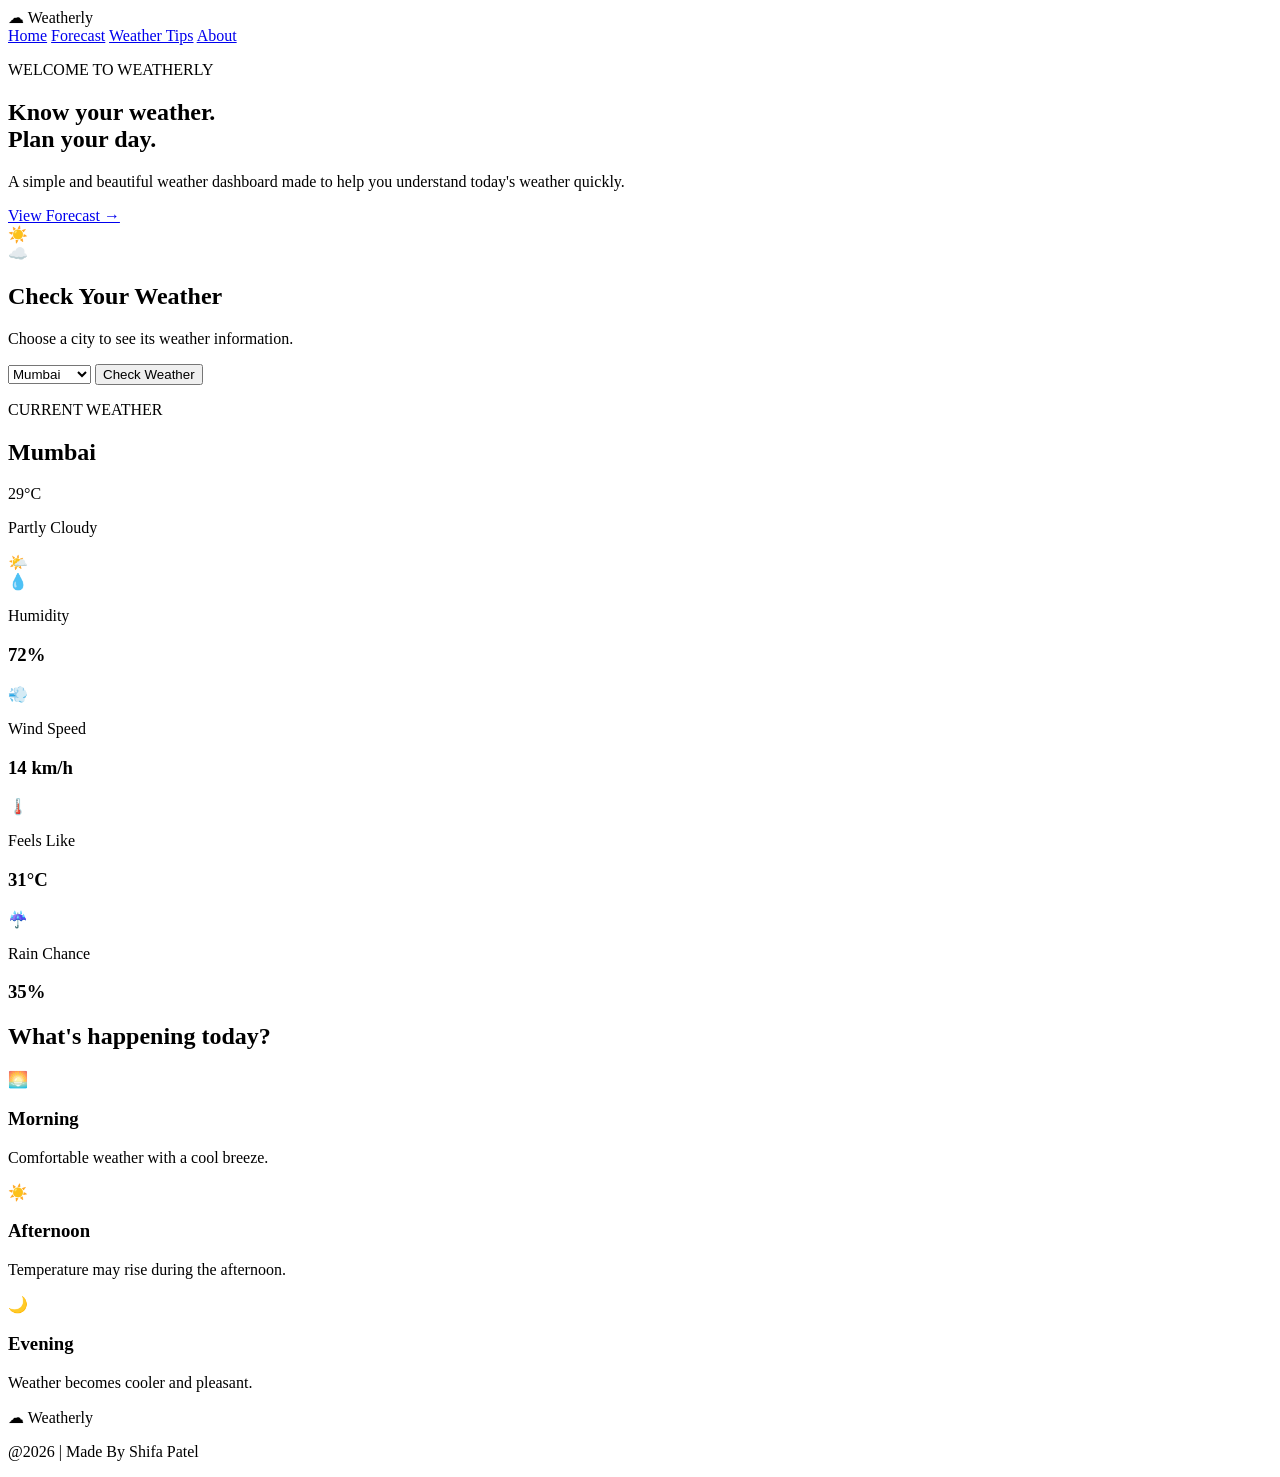
==== index.html @ b6874a68 "Add files via upload added weatherly website project" ====
<!DOCTYPE html>
<html lang="en">
<head>
    <meta charset="UTF-8">
    <meta name="viewport" content="width=device-width, initial-scale=1.0">
    <title>Weatherly - Home</title>

    <link rel="preconnect" href="https://fonts.googleapis.com">
    <link rel="preconnect" href="https://fonts.gstatic.com" crossorigin>
    <link href="https://fonts.googleapis.com/css2?family=Poppins:wght@300;400;500;600;700&display=swap" rel="stylesheet">

    <link rel="stylesheet" href="styles/style.css">
</head>

<body>

    <header class="navbar">
        <div class="logo">
            <span>☁</span> Weatherly
        </div>

        <nav>
            <a href="index.html" class="active">Home</a>
            <a href="forecast.html">Forecast</a>
            <a href="tips.html">Weather Tips</a>
            <a href="contact.html">About</a>
        </nav>
    </header>

    <main>

        <section class="hero">
            <div class="hero-text">
                <p class="small-title">WELCOME TO WEATHERLY</p>

                <h1>
                    Know your weather.<br>
                    <span>Plan your day.</span>
                </h1>

                <p class="hero-description">
                    A simple and beautiful weather dashboard made
                    to help you understand today's weather quickly.
                </p>

                <a href="forecast.html" class="main-button">
                    View Forecast →
                </a>
            </div>

            <div class="weather-animation">
                <div class="sun">☀️</div>
                <div class="cloud">☁️</div>
            </div>
        </section>


        <section class="search-section">

            <h2>Check Your Weather</h2>
            <p>Choose a city to see its weather information.</p>

            <div class="search-box">
                <select id="citySelect">
                    <option value="Mumbai">Mumbai</option>
                    <option value="Pune">Pune</option>
                    <option value="Delhi">Delhi</option>
                    <option value="Bengaluru">Bengaluru</option>
                    <option value="Nashik">Nashik</option>
                </select>

                <button id="checkWeather">
                    Check Weather
                </button>
            </div>

        </section>


        <section class="current-weather">

            <div class="weather-main-card">

                <div>
                    <p class="card-label">CURRENT WEATHER</p>

                    <h2 id="cityName">Mumbai</h2>

                    <div class="temperature">
                        <span id="temperature">29</span>°C
                    </div>

                    <p id="condition">Partly Cloudy</p>
                </div>

                <div class="big-weather-icon" id="weatherIcon">
                    🌤️
                </div>

            </div>


            <div class="weather-details">

                <div class="detail-card">
                    <span>💧</span>
                    <div>
                        <p>Humidity</p>
                        <h3 id="humidity">72%</h3>
                    </div>
                </div>

                <div class="detail-card">
                    <span>💨</span>
                    <div>
                        <p>Wind Speed</p>
                        <h3 id="wind">14 km/h</h3>
                    </div>
                </div>

                <div class="detail-card">
                    <span>🌡️</span>
                    <div>
                        <p>Feels Like</p>
                        <h3 id="feels">31°C</h3>
                    </div>
                </div>

                <div class="detail-card">
                    <span>☔</span>
                    <div>
                        <p>Rain Chance</p>
                        <h3 id="rain">35%</h3>
                    </div>
                </div>

            </div>

        </section>


        <section class="quick-section">

            <h2>What's happening today?</h2>

            <div class="quick-cards">

                <div class="info-card">
                    <div class="info-icon">🌅</div>
                    <h3>Morning</h3>
                    <p>Comfortable weather with a cool breeze.</p>
                </div>

                <div class="info-card">
                    <div class="info-icon">☀️</div>
                    <h3>Afternoon</h3>
                    <p>Temperature may rise during the afternoon.</p>
                </div>

                <div class="info-card">
                    <div class="info-icon">🌙</div>
                    <h3>Evening</h3>
                    <p>Weather becomes cooler and pleasant.</p>
                </div>

            </div>

        </section>

    </main>


    <footer>
        <p>☁ Weatherly</p>
        <p>@2026 | Made By Shifa Patel</p>
    </footer>


    <script src="script.js"></script>

</body>
</html>
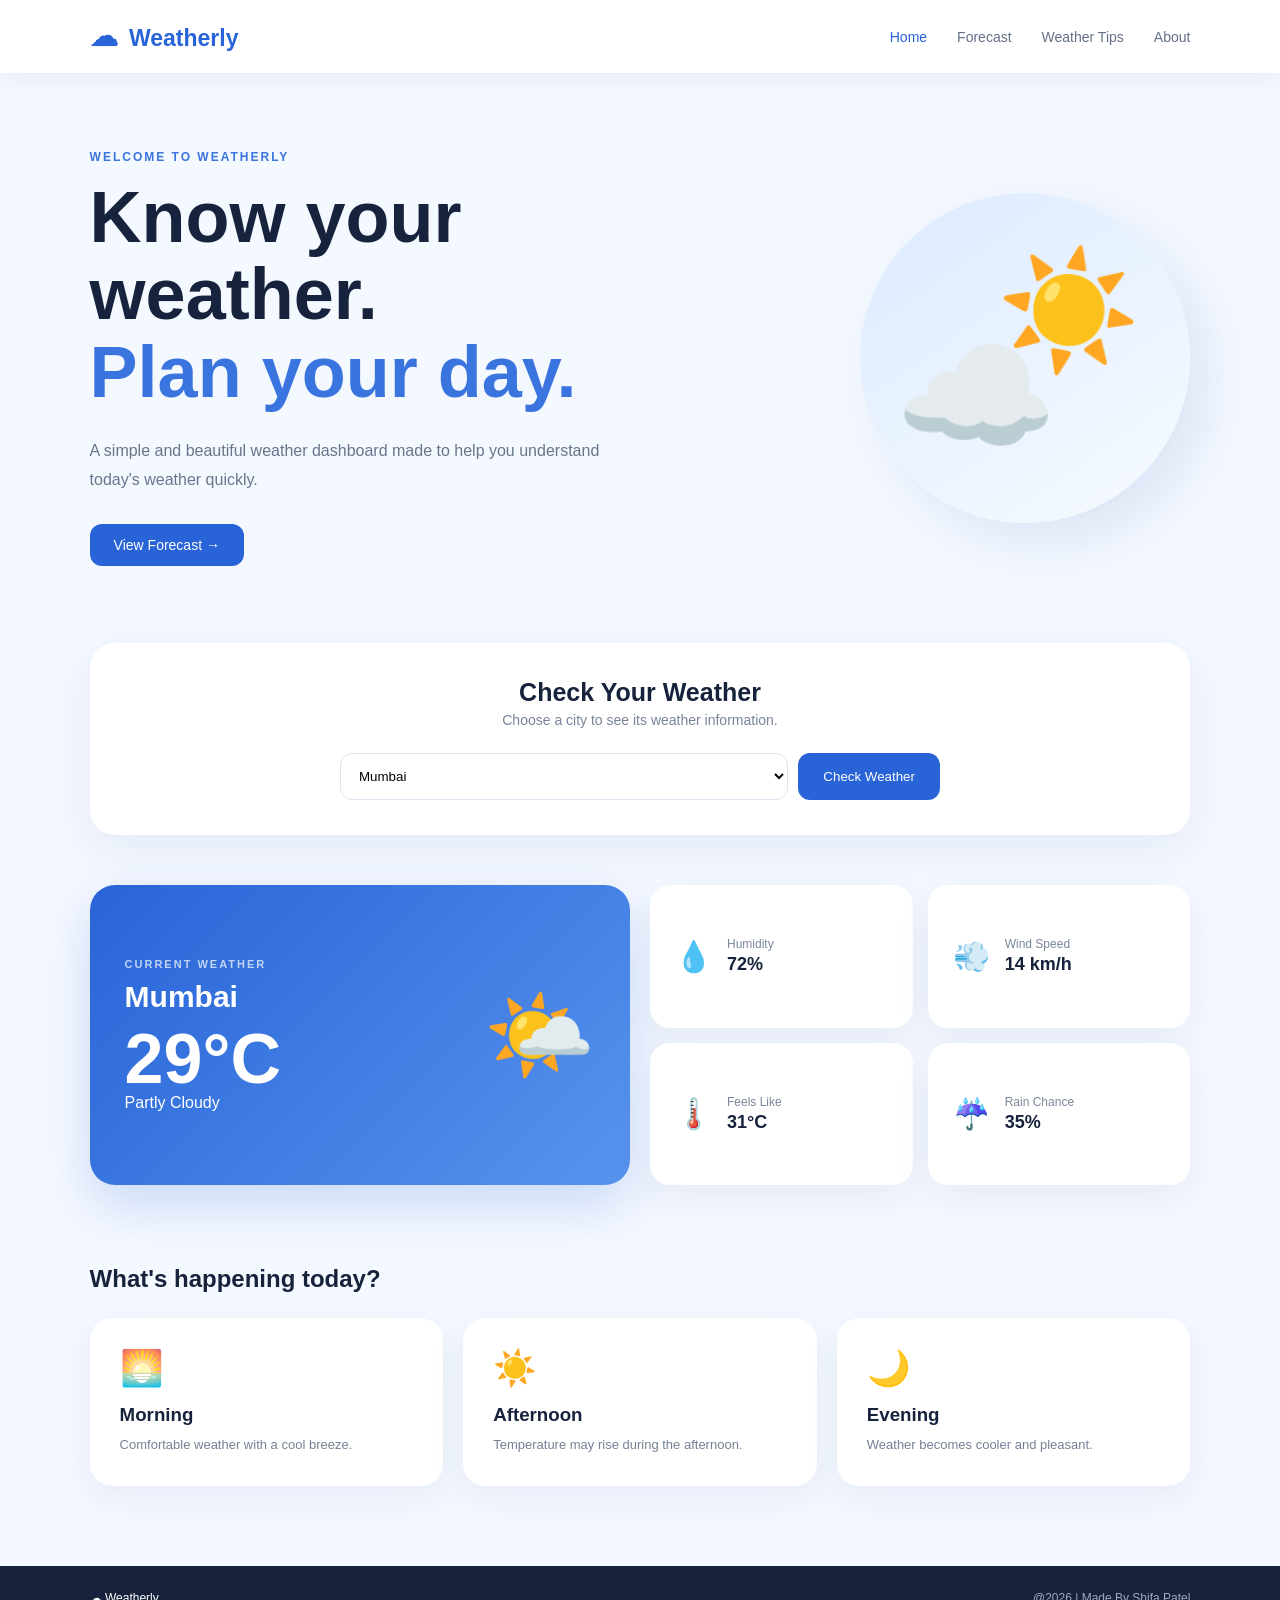
==== commit 2f3aeb85: "Correct stylesheet link in index.html Fixed the stylesheet link in the HTML file." ====
--- a/index.html
+++ b/index.html
@@ -9,7 +9,7 @@
     <link rel="preconnect" href="https://fonts.gstatic.com" crossorigin>
     <link href="https://fonts.googleapis.com/css2?family=Poppins:wght@300;400;500;600;700&display=swap" rel="stylesheet">
 
-    <link rel="stylesheet" href="styles/style.css">
+    <link rel="stylesheet" href="style.css">
 </head>
 
 <body>
@@ -179,4 +179,4 @@
     <script src="script.js"></script>
 
 </body>
-</html>+</html>
--- a/style.css
+++ b/style.css
@@ -0,0 +1,820 @@
+* {
+    margin: 0;
+    padding: 0;
+    box-sizing: border-box;
+}
+
+html {
+    scroll-behavior: smooth;
+}
+
+body {
+    font-family: "Poppins", sans-serif;
+    background: #f4f8ff;
+    color: #17233c;
+    min-height: 100vh;
+}
+
+
+
+
+.navbar {
+    width: 100%;
+    padding: 20px 7%;
+    display: flex;
+    justify-content: space-between;
+    align-items: center;
+
+    background: rgba(255, 255, 255, 0.92);
+
+    position: sticky;
+    top: 0;
+    z-index: 100;
+
+    box-shadow: 0 5px 25px rgba(45, 75, 120, 0.08);
+}
+
+.logo {
+    font-size: 23px;
+    font-weight: 700;
+    color: #2864d7;
+}
+
+.logo span {
+    font-size: 28px;
+    margin-right: 5px;
+}
+
+nav {
+    display: flex;
+    gap: 30px;
+}
+
+nav a {
+    text-decoration: none;
+    color: #647087;
+    font-size: 14px;
+    font-weight: 500;
+    transition: 0.3s;
+}
+
+nav a:hover,
+nav a.active {
+    color: #2864d7;
+}
+
+
+
+
+main {
+    width: 86%;
+    max-width: 1200px;
+    margin: auto;
+}
+
+.hero {
+    min-height: 570px;
+
+    display: flex;
+    justify-content: space-between;
+    align-items: center;
+
+    padding: 70px 0;
+}
+
+.hero-text {
+    max-width: 620px;
+}
+
+.small-title {
+    color: #3974df;
+    font-size: 12px;
+    font-weight: 700;
+    letter-spacing: 2px;
+    margin-bottom: 15px;
+}
+
+.hero h1,
+.page-heading h1 {
+    font-size: clamp(42px, 6vw, 72px);
+    line-height: 1.08;
+    margin-bottom: 25px;
+}
+
+.hero h1 span,
+.page-heading h1 span {
+    color: #3974df;
+}
+
+.hero-description {
+    max-width: 530px;
+    color: #68758b;
+    line-height: 1.8;
+    margin-bottom: 30px;
+}
+
+.main-button {
+    display: inline-block;
+    border: none;
+    background: #2864d7;
+    color: white;
+    padding: 13px 24px;
+    border-radius: 12px;
+    text-decoration: none;
+    font-family: inherit;
+    font-size: 14px;
+    cursor: pointer;
+    transition: 0.3s;
+}
+
+.main-button:hover {
+    background: #174ba9;
+    transform: translateY(-2px);
+}
+
+
+/* ---------------- HERO WEATHER ---------------- */
+
+.weather-animation {
+    width: 330px;
+    height: 330px;
+
+    border-radius: 50%;
+
+    background: linear-gradient(145deg, #dceaff, #f7fbff);
+
+    position: relative;
+
+    display: flex;
+    justify-content: center;
+    align-items: center;
+
+    box-shadow: 20px 20px 50px rgba(60, 105, 180, 0.12);
+}
+
+.sun {
+    font-size: 115px;
+    position: absolute;
+    top: 50px;
+    right: 50px;
+}
+
+.cloud {
+    font-size: 130px;
+    position: absolute;
+    bottom: 50px;
+    left: 35px;
+}
+
+
+/* ---------------- SEARCH ---------------- */
+
+.search-section {
+    background: white;
+    padding: 35px;
+    border-radius: 25px;
+    text-align: center;
+    box-shadow: 0 15px 45px rgba(40, 75, 130, 0.08);
+}
+
+.search-section h2 {
+    font-size: 25px;
+    margin-bottom: 5px;
+}
+
+.search-section > p {
+    color: #78849a;
+    font-size: 14px;
+}
+
+.search-box {
+    display: flex;
+    max-width: 600px;
+    margin: 25px auto 0;
+    gap: 10px;
+}
+
+.search-box select {
+    flex: 1;
+    border: 1px solid #dbe3f0;
+    border-radius: 12px;
+    padding: 14px;
+    font-family: inherit;
+    outline: none;
+    background: white;
+}
+
+.search-box button {
+    border: none;
+    background: #2864d7;
+    color: white;
+    padding: 0 25px;
+    border-radius: 12px;
+    font-family: inherit;
+    cursor: pointer;
+}
+
+
+/* ---------------- CURRENT WEATHER ---------------- */
+
+.current-weather {
+    margin-top: 50px;
+    display: grid;
+    grid-template-columns: 1fr 1fr;
+    gap: 20px;
+}
+
+.weather-main-card {
+    min-height: 300px;
+    padding: 35px;
+    border-radius: 25px;
+
+    background: linear-gradient(135deg, #2864d7, #5793ed);
+
+    color: white;
+
+    display: flex;
+    justify-content: space-between;
+    align-items: center;
+
+    box-shadow: 0 20px 50px rgba(40, 100, 215, 0.2);
+}
+
+.card-label {
+    font-size: 11px;
+    letter-spacing: 2px;
+    font-weight: 600;
+    opacity: 0.7;
+}
+
+.weather-main-card h2 {
+    font-size: 30px;
+    margin: 10px 0;
+}
+
+.temperature {
+    font-size: 70px;
+    font-weight: 600;
+    line-height: 1;
+}
+
+.big-weather-icon {
+    font-size: 90px;
+}
+
+.weather-details {
+    display: grid;
+    grid-template-columns: 1fr 1fr;
+    gap: 15px;
+}
+
+.detail-card {
+    background: white;
+    border-radius: 20px;
+    padding: 25px;
+
+    display: flex;
+    align-items: center;
+    gap: 15px;
+
+    box-shadow: 0 12px 35px rgba(40, 75, 130, 0.07);
+}
+
+.detail-card > span {
+    font-size: 30px;
+}
+
+.detail-card p {
+    color: #7a869a;
+    font-size: 12px;
+}
+
+.detail-card h3 {
+    margin-top: 3px;
+    font-size: 18px;
+}
+
+
+/* ---------------- QUICK CARDS ---------------- */
+
+.quick-section {
+    margin: 80px 0;
+}
+
+.quick-section > h2 {
+    margin-bottom: 25px;
+}
+
+.quick-cards {
+    display: grid;
+    grid-template-columns: repeat(3, 1fr);
+    gap: 20px;
+}
+
+.info-card {
+    background: white;
+    padding: 30px;
+    border-radius: 22px;
+
+    box-shadow: 0 12px 35px rgba(40, 75, 130, 0.07);
+
+    transition: 0.3s;
+}
+
+.info-card:hover {
+    transform: translateY(-5px);
+}
+
+.info-icon {
+    font-size: 35px;
+    margin-bottom: 15px;
+}
+
+.info-card h3 {
+    margin-bottom: 8px;
+}
+
+.info-card p {
+    color: #748096;
+    font-size: 13px;
+    line-height: 1.7;
+}
+
+
+/* ---------------- PAGE HEADING ---------------- */
+
+.page-heading {
+    text-align: center;
+    padding: 90px 0 60px;
+}
+
+.page-heading p:last-child {
+    max-width: 600px;
+    margin: auto;
+    color: #748096;
+    line-height: 1.7;
+}
+
+
+/* ---------------- FORECAST ---------------- */
+
+.forecast-container {
+    background: white;
+    padding: 35px;
+    border-radius: 28px;
+    box-shadow: 0 15px 45px rgba(40, 75, 130, 0.07);
+}
+
+.forecast-top {
+    display: flex;
+    justify-content: space-between;
+    align-items: center;
+    margin-bottom: 30px;
+}
+
+.forecast-top h2 {
+    margin-top: 7px;
+}
+
+.location-icon {
+    font-size: 30px;
+}
+
+.forecast-grid {
+    display: grid;
+    grid-template-columns: repeat(4, 1fr);
+    gap: 15px;
+}
+
+.forecast-card {
+    background: #f5f8fd;
+    padding: 25px 15px;
+    border-radius: 18px;
+    text-align: center;
+    transition: 0.3s;
+}
+
+.forecast-card:hover {
+    background: #eaf1ff;
+    transform: translateY(-4px);
+}
+
+.forecast-day {
+    font-weight: 600;
+}
+
+.forecast-date {
+    color: #8792a6;
+    font-size: 11px;
+    margin-top: 4px;
+}
+
+.forecast-icon {
+    font-size: 45px;
+    margin: 18px 0;
+}
+
+.forecast-temperature {
+    font-size: 22px;
+    font-weight: 600;
+}
+
+.forecast-card p {
+    color: #7a869a;
+    font-size: 12px;
+    margin-top: 5px;
+}
+
+.weather-message {
+    margin: 40px 0 80px;
+
+    background: linear-gradient(135deg, #e5efff, #f7faff);
+
+    padding: 30px;
+
+    border-radius: 22px;
+
+    display: flex;
+    align-items: center;
+    gap: 20px;
+}
+
+.message-icon {
+    font-size: 45px;
+}
+
+.weather-message p {
+    color: #6d7a90;
+    font-size: 13px;
+    margin-top: 5px;
+}
+
+
+/* ---------------- TIPS ---------------- */
+
+.tips-grid {
+    display: grid;
+    grid-template-columns: repeat(3, 1fr);
+    gap: 20px;
+}
+
+.tip-card {
+    background: white;
+    padding: 30px;
+    border-radius: 23px;
+    position: relative;
+
+    box-shadow: 0 12px 35px rgba(40, 75, 130, 0.07);
+
+    transition: 0.3s;
+}
+
+.tip-card:hover {
+    transform: translateY(-5px);
+}
+
+.tip-number {
+    position: absolute;
+    top: 20px;
+    right: 25px;
+
+    color: #d9e3f4;
+    font-weight: 700;
+    font-size: 20px;
+}
+
+.tip-icon {
+    font-size: 40px;
+    margin-bottom: 20px;
+}
+
+.tip-card h2 {
+    font-size: 20px;
+    margin-bottom: 10px;
+}
+
+.tip-card p {
+    color: #758196;
+    font-size: 13px;
+    line-height: 1.8;
+}
+
+.tip-highlight {
+    margin: 50px 0 80px;
+
+    padding: 30px;
+
+    background: linear-gradient(135deg, #2864d7, #5793ed);
+
+    border-radius: 25px;
+
+    color: white;
+
+    display: flex;
+    justify-content: space-between;
+    align-items: center;
+}
+
+.tip-highlight .card-label {
+    color: white;
+}
+
+.tip-highlight h2 {
+    font-size: 22px;
+}
+
+.tip-highlight button {
+    background: white;
+    color: #2864d7;
+
+    border: none;
+
+    padding: 13px 20px;
+
+    border-radius: 10px;
+
+    font-family: inherit;
+    cursor: pointer;
+}
+
+
+/* ---------------- ABOUT ---------------- */
+
+.about-section {
+    display: grid;
+    grid-template-columns: 1fr 1fr;
+    gap: 25px;
+}
+
+.about-card {
+    background: white;
+    padding: 40px;
+    border-radius: 25px;
+
+    box-shadow: 0 12px 35px rgba(40, 75, 130, 0.07);
+}
+
+.about-icon {
+    font-size: 45px;
+    margin-bottom: 15px;
+}
+
+.about-card h2 {
+    margin-bottom: 15px;
+}
+
+.about-card > p {
+    color: #748096;
+    font-size: 14px;
+    line-height: 1.8;
+    margin-bottom: 10px;
+}
+
+.technology-list {
+    margin-top: 20px;
+}
+
+.technology-list div {
+    display: flex;
+    justify-content: space-between;
+    align-items: center;
+
+    padding: 15px 0;
+
+    border-bottom: 1px solid #edf1f7;
+}
+
+.technology-list span {
+    font-weight: 600;
+}
+
+.technology-list small {
+    color: #7d899d;
+}
+
+
+/* ---------------- CONTACT ---------------- */
+
+.contact-section {
+    margin: 50px 0 80px;
+
+    background: white;
+    border-radius: 25px;
+
+    padding: 40px;
+
+    display: grid;
+    grid-template-columns: 0.8fr 1.2fr;
+    gap: 50px;
+
+    box-shadow: 0 12px 35px rgba(40, 75, 130, 0.07);
+}
+
+.contact-text h2 {
+    font-size: 32px;
+    margin-bottom: 10px;
+}
+
+.contact-text > p:last-child {
+    color: #758196;
+    font-size: 14px;
+}
+
+.input-group {
+    margin-bottom: 18px;
+}
+
+.input-group label {
+    display: block;
+    font-size: 13px;
+    font-weight: 500;
+    margin-bottom: 7px;
+}
+
+.input-group input,
+.input-group textarea {
+    width: 100%;
+
+    padding: 13px 15px;
+
+    border: 1px solid #dce4f0;
+    border-radius: 10px;
+
+    font-family: inherit;
+    outline: none;
+
+    resize: vertical;
+}
+
+.input-group input:focus,
+.input-group textarea:focus {
+    border-color: #3974df;
+}
+
+#formMessage {
+    margin-top: 15px;
+    font-size: 13px;
+    color: #2864d7;
+}
+
+
+/* ---------------- FOOTER ---------------- */
+
+footer {
+    background: #17233c;
+    color: white;
+
+    padding: 25px 7%;
+
+    display: flex;
+    justify-content: space-between;
+
+    font-size: 12px;
+}
+
+footer p:last-child {
+    color: #9da9bd;
+}
+
+
+/* ---------------- RESPONSIVE ---------------- */
+
+@media (max-width: 900px) {
+
+    .navbar {
+        flex-direction: column;
+        gap: 15px;
+    }
+
+    nav {
+        gap: 15px;
+        flex-wrap: wrap;
+        justify-content: center;
+    }
+
+    .hero {
+        flex-direction: column;
+        text-align: center;
+        gap: 50px;
+    }
+
+    .hero-description {
+        margin-left: auto;
+        margin-right: auto;
+    }
+
+    .current-weather {
+        grid-template-columns: 1fr;
+    }
+
+    .quick-cards {
+        grid-template-columns: 1fr 1fr;
+    }
+
+    .forecast-grid {
+        grid-template-columns: 1fr 1fr;
+    }
+
+    .tips-grid {
+        grid-template-columns: 1fr 1fr;
+    }
+
+    .about-section,
+    .contact-section {
+        grid-template-columns: 1fr;
+    }
+
+}
+
+
+@media (max-width: 600px) {
+
+    main {
+        width: 90%;
+    }
+
+    .navbar {
+        padding: 18px 5%;
+    }
+
+    nav {
+        gap: 10px;
+    }
+
+    nav a {
+        font-size: 12px;
+    }
+
+    .hero {
+        min-height: auto;
+        padding: 60px 0;
+    }
+
+    .weather-animation {
+        width: 250px;
+        height: 250px;
+    }
+
+    .sun {
+        font-size: 80px;
+        top: 40px;
+        right: 35px;
+    }
+
+    .cloud {
+        font-size: 90px;
+        bottom: 40px;
+    }
+
+    .search-box {
+        flex-direction: column;
+    }
+
+    .search-box button {
+        padding: 14px;
+    }
+
+    .weather-main-card {
+        min-height: 250px;
+        padding: 25px;
+    }
+
+    .temperature {
+        font-size: 55px;
+    }
+
+    .big-weather-icon {
+        font-size: 65px;
+    }
+
+    .weather-details {
+        grid-template-columns: 1fr 1fr;
+    }
+
+    .detail-card {
+        padding: 18px;
+    }
+
+    .quick-cards,
+    .forecast-grid,
+    .tips-grid {
+        grid-template-columns: 1fr;
+    }
+
+    .forecast-container {
+        padding: 20px;
+    }
+
+    .tip-highlight {
+        flex-direction: column;
+        align-items: flex-start;
+        gap: 20px;
+    }
+
+    footer {
+        flex-direction: column;
+        gap: 8px;
+        text-align: center;
+    }
+
+}
